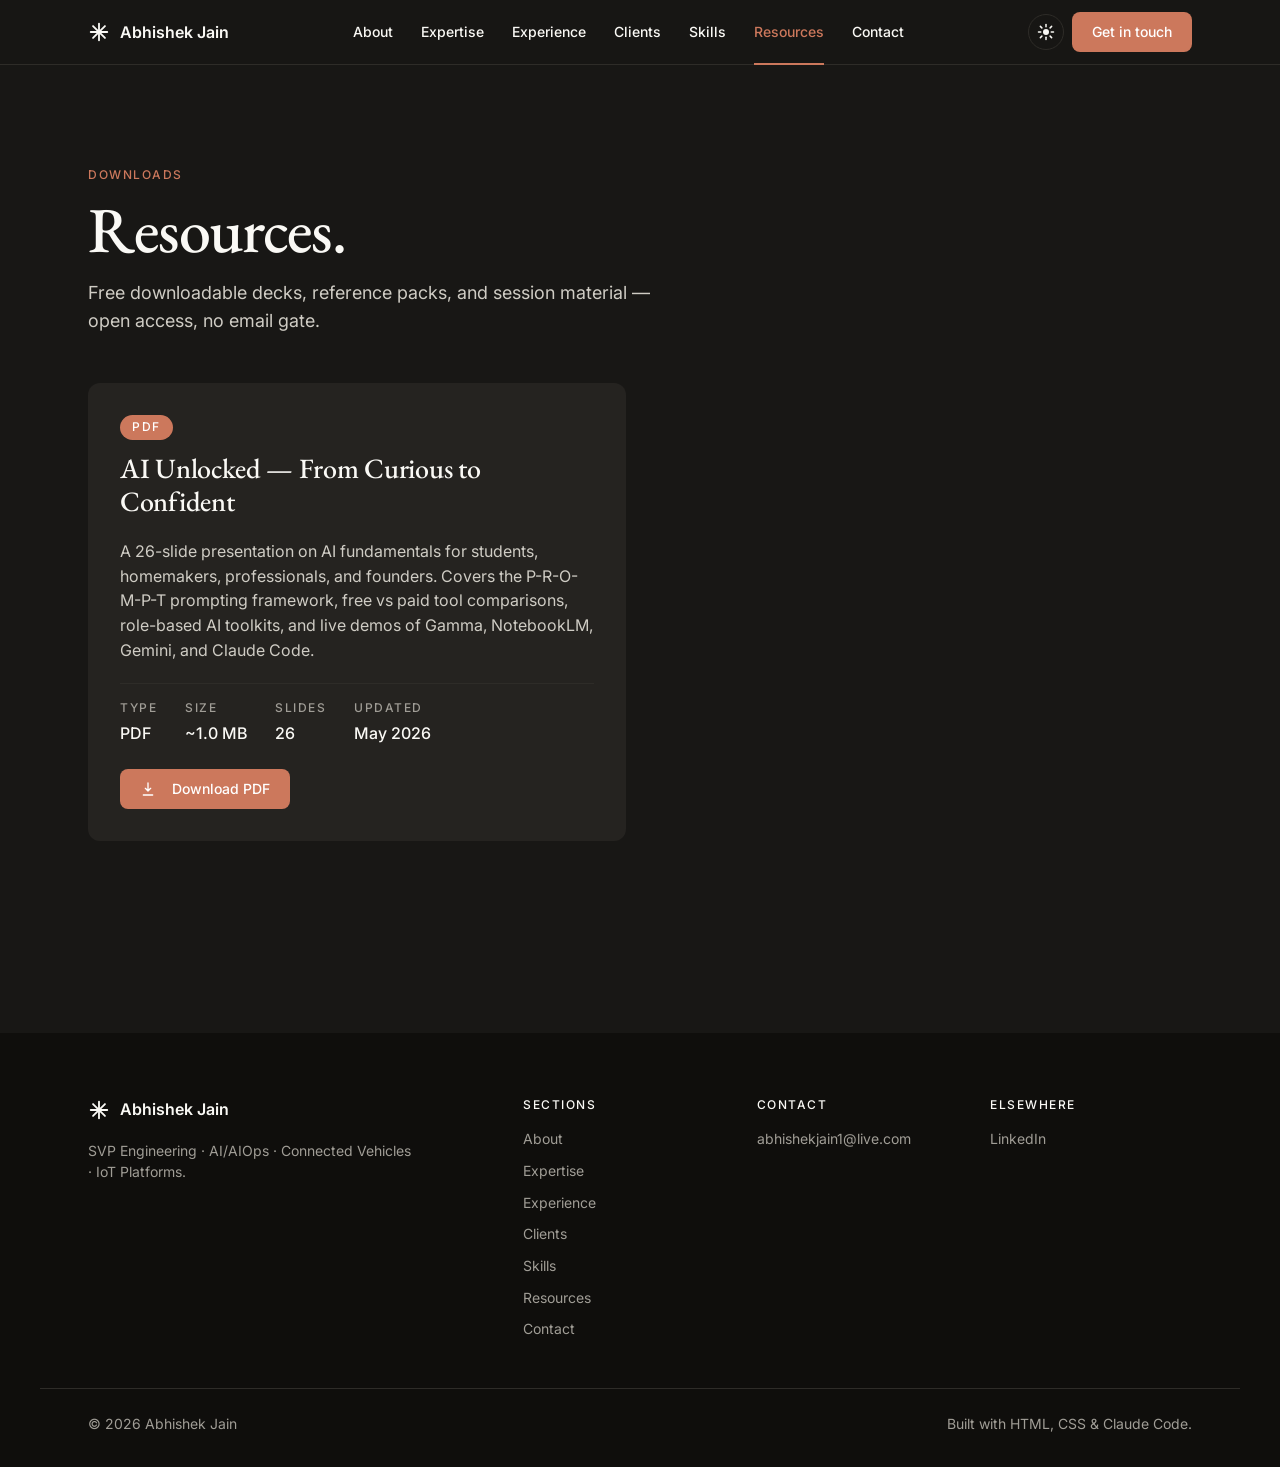
==== resources.html @ 92b0b8a0 "feat(resources): add resources page with AI Unlocked download" ====
<!doctype html>
<html lang="en" data-theme="dark">
<head>
  <meta charset="utf-8">
  <meta name="viewport" content="width=device-width, initial-scale=1">

  <!-- Primary SEO -->
  <title>Resources — Abhishek Jain</title>
  <meta name="description" content="Free downloadable resources by Abhishek Jain — decks, reference packs, and session material on AI, IoT, and engineering leadership.">
  <meta name="keywords" content="Abhishek Jain, resources, downloads, AI presentation, AI Unlocked, free PDF, engineering resources">
  <meta name="author" content="Abhishek Jain">
  <meta name="robots" content="index,follow,max-snippet:-1,max-image-preview:large">
  <meta name="theme-color" content="#faf9f5" media="(prefers-color-scheme: light)">
  <meta name="theme-color" content="#181715" media="(prefers-color-scheme: dark)">
  <link rel="icon" type="image/svg+xml" href="assets/favicon.svg">
  <link rel="canonical" href="https://abhishekjain1.github.io/abhishekjain1/resources.html">

  <!-- Open Graph -->
  <meta property="og:type" content="website">
  <meta property="og:site_name" content="Abhishek Jain">
  <meta property="og:title" content="Resources — Abhishek Jain">
  <meta property="og:description" content="Free downloadable decks, reference packs, and session material.">
  <meta property="og:url" content="https://abhishekjain1.github.io/abhishekjain1/resources.html">
  <meta property="og:image" content="https://abhishekjain1.github.io/abhishekjain1/assets/og-cover.png">
  <meta property="og:image:width" content="1200">
  <meta property="og:image:height" content="630">
  <meta property="og:locale" content="en_US">

  <!-- Twitter / X -->
  <meta name="twitter:card" content="summary_large_image">
  <meta name="twitter:title" content="Resources — Abhishek Jain">
  <meta name="twitter:description" content="Free downloadable decks, reference packs, and session material.">
  <meta name="twitter:image" content="https://abhishekjain1.github.io/abhishekjain1/assets/og-cover.png">

  <!-- Pre-paint theme (prevent FOUC). Default = dark; no OS-pref consultation. -->
  <script>
    (function () {
      try {
        var stored = localStorage.getItem('theme');
        document.documentElement.setAttribute('data-theme', stored || 'dark');
      } catch (e) {
        document.documentElement.setAttribute('data-theme', 'dark');
      }
    })();
  </script>

  <!-- Fonts -->
  <link rel="preconnect" href="https://fonts.googleapis.com">
  <link rel="preconnect" href="https://fonts.gstatic.com" crossorigin>
  <link rel="stylesheet" href="https://fonts.googleapis.com/css2?family=EB+Garamond:wght@500;600&family=Inter:wght@400;500;600&family=JetBrains+Mono:wght@400;500&display=swap">

  <link rel="stylesheet" href="assets/styles.css">

  <!-- JSON-LD: CollectionPage + ItemList of DigitalDocument -->
  <script type="application/ld+json">
  {
    "@context": "https://schema.org",
    "@type": "CollectionPage",
    "@id": "https://abhishekjain1.github.io/abhishekjain1/resources.html#page",
    "url": "https://abhishekjain1.github.io/abhishekjain1/resources.html",
    "name": "Resources — Abhishek Jain",
    "description": "Free downloadable resources by Abhishek Jain.",
    "inLanguage": "en",
    "author": { "@type": "Person", "name": "Abhishek Jain", "url": "https://abhishekjain1.github.io/abhishekjain1/" },
    "mainEntity": {
      "@type": "ItemList",
      "itemListElement": [
        {
          "@type": "ListItem",
          "position": 1,
          "item": {
            "@type": "DigitalDocument",
            "name": "AI Unlocked — From Curious to Confident",
            "description": "26-slide presentation on AI fundamentals for students, homemakers, professionals, and founders. Covers the P-R-O-M-P-T prompting framework, free vs paid tool comparisons, role-based AI toolkits, and live demos of Gamma, NotebookLM, Gemini, and Claude Code.",
            "encodingFormat": "application/pdf",
            "contentUrl": "https://abhishekjain1.github.io/abhishekjain1/assets/resources/ai-unlocked-presentation-v2.pdf",
            "author": { "@type": "Person", "name": "Abhishek Jain" },
            "datePublished": "2026-05"
          }
        }
      ]
    }
  }
  </script>
</head>
<body>
  <a href="#main" class="skip-link">Skip to content</a>

  <header class="topnav" id="top">
    <div class="container topnav__inner">
      <a href="index.html#top" class="brand" aria-label="Abhishek Jain — home">
        <svg class="brand__mark" viewBox="0 0 24 24" aria-hidden="true">
          <g stroke="currentColor" stroke-width="2" stroke-linecap="round">
            <line x1="12" y1="3" x2="12" y2="21"/>
            <line x1="3" y1="12" x2="21" y2="12"/>
            <line x1="5.5" y1="5.5" x2="18.5" y2="18.5"/>
            <line x1="18.5" y1="5.5" x2="5.5" y2="18.5"/>
          </g>
        </svg>
        <span>Abhishek Jain</span>
      </a>

      <nav class="topnav__links" aria-label="Primary">
        <a href="index.html#about">About</a>
        <a href="index.html#expertise">Expertise</a>
        <a href="index.html#experience">Experience</a>
        <a href="index.html#clients">Clients</a>
        <a href="index.html#skills">Skills</a>
        <a href="resources.html" class="active" aria-current="page">Resources</a>
        <a href="index.html#contact">Contact</a>
      </nav>

      <div class="topnav__actions">
        <button class="theme-toggle" type="button" aria-label="Toggle dark mode" aria-pressed="true">
          <svg class="theme-toggle__sun" viewBox="0 0 24 24" width="18" height="18" aria-hidden="true">
            <circle cx="12" cy="12" r="4" fill="currentColor"/>
            <g stroke="currentColor" stroke-width="2" stroke-linecap="round">
              <line x1="12" y1="2" x2="12" y2="5"/><line x1="12" y1="19" x2="12" y2="22"/>
              <line x1="2" y1="12" x2="5" y2="12"/><line x1="19" y1="12" x2="22" y2="12"/>
              <line x1="4.5" y1="4.5" x2="6.5" y2="6.5"/><line x1="17.5" y1="17.5" x2="19.5" y2="19.5"/>
              <line x1="4.5" y1="19.5" x2="6.5" y2="17.5"/><line x1="17.5" y1="6.5" x2="19.5" y2="4.5"/>
            </g>
          </svg>
          <svg class="theme-toggle__moon" viewBox="0 0 24 24" width="18" height="18" aria-hidden="true">
            <path d="M20 14.5A8 8 0 1 1 9.5 4a6.5 6.5 0 0 0 10.5 10.5z" fill="currentColor"/>
          </svg>
        </button>
        <button class="menu-toggle" type="button" aria-label="Open menu" aria-expanded="false">
          <svg viewBox="0 0 24 24" width="22" height="22" aria-hidden="true">
            <g stroke="currentColor" stroke-width="2" stroke-linecap="round">
              <line x1="4" y1="7" x2="20" y2="7"/>
              <line x1="4" y1="12" x2="20" y2="12"/>
              <line x1="4" y1="17" x2="20" y2="17"/>
            </g>
          </svg>
        </button>
        <a href="index.html#contact" class="btn btn--primary topnav__cta">Get in touch</a>
      </div>
    </div>
  </header>

  <main id="main">
    <section class="section" aria-labelledby="resources-title">
      <div class="container">
        <header class="section__head">
          <span class="caption-up">Downloads</span>
          <h1 id="resources-title" class="display-xl">Resources.</h1>
          <p class="body-md hero__sub" style="margin-top:16px">Free downloadable decks, reference packs, and session material — open access, no email gate.</p>
        </header>

        <div class="resource-grid" id="resource-list">
          <article class="resource">
            <header class="resource__head">
              <span class="badge badge--coral resource__type">PDF</span>
              <h2 class="display-sm resource__title">AI Unlocked — From Curious to Confident</h2>
            </header>
            <p class="body-md resource__desc">
              A 26-slide presentation on AI fundamentals for students, homemakers, professionals, and founders.
              Covers the P-R-O-M-P-T prompting framework, free vs paid tool comparisons, role-based AI toolkits,
              and live demos of Gamma, NotebookLM, Gemini, and Claude Code.
            </p>
            <dl class="resource__meta">
              <div><dt class="caption-up">Type</dt><dd>PDF</dd></div>
              <div><dt class="caption-up">Size</dt><dd>~1.0 MB</dd></div>
              <div><dt class="caption-up">Slides</dt><dd>26</dd></div>
              <div><dt class="caption-up">Updated</dt><dd>May 2026</dd></div>
            </dl>
            <a class="btn btn--primary resource__cta"
               href="assets/resources/ai-unlocked-presentation-v2.pdf"
               download="AI_Unlocked_Presentation_v2.pdf"
               aria-label="Download AI Unlocked presentation (PDF)">
              <svg viewBox="0 0 24 24" aria-hidden="true">
                <path d="M12 3v12m0 0l-4-4m4 4l4-4M5 21h14" fill="none" stroke="currentColor" stroke-width="2" stroke-linecap="round" stroke-linejoin="round"/>
              </svg>
              Download PDF
            </a>
          </article>
        </div>
      </div>
    </section>
  </main>

  <footer class="footer">
    <div class="container footer__grid">
      <div class="footer__brand">
        <a href="index.html#top" class="brand brand--on-dark">
          <svg class="brand__mark" viewBox="0 0 24 24" aria-hidden="true">
            <g stroke="currentColor" stroke-width="2" stroke-linecap="round">
              <line x1="12" y1="3" x2="12" y2="21"/>
              <line x1="3" y1="12" x2="21" y2="12"/>
              <line x1="5.5" y1="5.5" x2="18.5" y2="18.5"/>
              <line x1="18.5" y1="5.5" x2="5.5" y2="18.5"/>
            </g>
          </svg>
          <span>Abhishek Jain</span>
        </a>
        <p class="body-sm footer__tag">SVP Engineering · AI/AIOps · Connected Vehicles · IoT Platforms.</p>
      </div>

      <nav class="footer__col" aria-label="Sections">
        <span class="caption-up">Sections</span>
        <a href="index.html#about">About</a>
        <a href="index.html#expertise">Expertise</a>
        <a href="index.html#experience">Experience</a>
        <a href="index.html#clients">Clients</a>
        <a href="index.html#skills">Skills</a>
        <a href="resources.html">Resources</a>
        <a href="index.html#contact">Contact</a>
      </nav>

      <div class="footer__col">
        <span class="caption-up">Contact</span>
        <a href="mailto:abhishekjain1@live.com">abhishekjain1@live.com</a>
      </div>

      <div class="footer__col">
        <span class="caption-up">Elsewhere</span>
        <a href="https://www.linkedin.com/in/abhishekjain2603" rel="noopener" target="_blank">LinkedIn</a>
      </div>
    </div>
    <div class="container footer__bottom">
      <span class="body-sm">© 2026 Abhishek Jain</span>
      <span class="body-sm">Built with HTML, CSS &amp; Claude Code.</span>
    </div>
  </footer>

  <div class="mobile-menu" id="mobile-menu" hidden>
    <div class="mobile-menu__panel">
      <button class="mobile-menu__close" type="button" aria-label="Close menu">
        <svg viewBox="0 0 24 24" width="22" height="22" aria-hidden="true">
          <g stroke="currentColor" stroke-width="2" stroke-linecap="round">
            <line x1="6" y1="6" x2="18" y2="18"/>
            <line x1="18" y1="6" x2="6" y2="18"/>
          </g>
        </svg>
      </button>
      <nav aria-label="Mobile primary">
        <a href="index.html#about">About</a>
        <a href="index.html#expertise">Expertise</a>
        <a href="index.html#experience">Experience</a>
        <a href="index.html#clients">Clients</a>
        <a href="index.html#skills">Skills</a>
        <a href="resources.html">Resources</a>
        <a href="index.html#contact">Contact</a>
      </nav>
      <a href="index.html#contact" class="btn btn--primary mobile-menu__cta">Get in touch</a>
    </div>
  </div>

  <script src="assets/script.js" defer></script>
</body>
</html>
---- assets/styles.css ----
/* ----- Tokens (light) ----- */
:root, [data-theme="light"] {
  --canvas: #faf9f5;
  --surface-soft: #f5f0e8;
  --surface-card: #efe9de;
  --surface-cream-strong: #e8e0d2;
  --surface-dark: #181715;
  --surface-dark-elevated: #252320;
  --surface-dark-soft: #1f1e1b;
  --ink: #141413;
  --body-strong: #252523;
  --body: #3d3d3a;
  --muted: #6c6a64;
  --muted-soft: #8e8b82;
  --hairline: #e6dfd8;
  --hairline-soft: #ebe6df;
  --primary: #cc785c;
  --primary-active: #a9583e;
  --on-primary: #ffffff;
  --on-dark: #faf9f5;
  --on-dark-soft: #a09d96;
  --accent-teal: #5db8a6;
  --accent-amber: #e8a55a;
}

/* ----- Tokens (dark) ----- */
[data-theme="dark"] {
  --canvas: #181715;
  --surface-soft: #1f1e1b;
  --surface-card: #252320;
  --surface-cream-strong: #2e2c28;
  --surface-dark: #0f0e0c;
  --surface-dark-elevated: #1f1e1b;
  --surface-dark-soft: #181715;
  --ink: #faf9f5;
  --body-strong: #ebe6df;
  --body: #cfccc4;
  --muted: #a09d96;
  --muted-soft: #8e8b82;
  --hairline: #2e2c28;
  --hairline-soft: #252320;
  --on-dark: #faf9f5;
  --on-dark-soft: #a09d96;
}

/* ----- Reset ----- */
*, *::before, *::after { box-sizing: border-box; }
html, body { margin: 0; padding: 0; }
html { scroll-behavior: smooth; }
@media (prefers-reduced-motion: reduce) {
  html { scroll-behavior: auto; }
  *, *::before, *::after { transition: none !important; animation: none !important; }
}
body {
  background: var(--canvas);
  color: var(--body);
  font-family: 'Inter', -apple-system, BlinkMacSystemFont, 'Segoe UI', Roboto, sans-serif;
  font-size: 16px;
  line-height: 1.55;
  -webkit-font-smoothing: antialiased;
  text-rendering: optimizeLegibility;
}
a { color: var(--primary); text-decoration: none; }
a:hover { text-decoration: underline; }
img, svg { display: block; max-width: 100%; }
button { font: inherit; cursor: pointer; border: 0; background: transparent; color: inherit; }
:focus-visible {
  outline: 2px solid var(--primary);
  outline-offset: 3px;
  border-radius: 4px;
}

/* ----- Typography scale ----- */
.display-xl, .display-lg, .display-md, .display-sm {
  font-family: 'EB Garamond', 'Tiempos Headline', Garamond, 'Times New Roman', serif;
  font-weight: 500;
  color: var(--ink);
  margin: 0;
}
.display-xl { font-size: clamp(40px, 6vw, 64px); line-height: 1.05; letter-spacing: -1.5px; }
.display-lg { font-size: clamp(32px, 4.5vw, 48px); line-height: 1.1; letter-spacing: -1px; }
.display-md { font-size: clamp(28px, 3.5vw, 36px); line-height: 1.15; letter-spacing: -0.5px; }
.display-sm { font-size: clamp(22px, 2.6vw, 28px); line-height: 1.2; letter-spacing: -0.3px; }

.title-lg { font-size: 22px; font-weight: 500; line-height: 1.3; color: var(--ink); margin: 0; }
.title-md { font-size: 18px; font-weight: 500; line-height: 1.4; color: var(--ink); margin: 0; }
.title-sm { font-size: 16px; font-weight: 500; line-height: 1.4; color: var(--ink); margin: 0; }
.body-md { font-size: 16px; line-height: 1.55; color: var(--body); }
.body-sm { font-size: 14px; line-height: 1.55; color: var(--body); }
.caption { font-size: 13px; font-weight: 500; line-height: 1.4; color: var(--muted); }
.caption-up {
  font-size: 12px; font-weight: 500; line-height: 1.4; letter-spacing: 1.5px;
  text-transform: uppercase; color: var(--muted);
}
.mono { font-family: 'JetBrains Mono', ui-monospace, SFMono-Regular, Menlo, monospace; }

/* ----- Layout ----- */
.container { max-width: 1200px; margin: 0 auto; padding: 0 24px; }
@media (min-width: 768px) { .container { padding: 0 48px; } }

.section { padding: 96px 0; }
.section + .section { border-top: 1px solid var(--hairline-soft); }

.skip-link {
  position: absolute; left: -9999px;
  background: var(--ink); color: var(--canvas);
  padding: 12px 16px; border-radius: 8px;
  z-index: 100;
}
.skip-link:focus { left: 16px; top: 16px; }

/* ----- Buttons ----- */
.btn {
  display: inline-flex; align-items: center; justify-content: center;
  height: 40px; padding: 0 20px;
  font-size: 14px; font-weight: 500; line-height: 1;
  border-radius: 8px; transition: background-color .15s ease;
}
.btn--primary { background: var(--primary); color: var(--on-primary); }
.btn--primary:hover { background: var(--primary-active); text-decoration: none; }
.btn--secondary { background: var(--canvas); color: var(--ink); border: 1px solid var(--hairline); }
.btn--secondary:hover { background: var(--surface-card); text-decoration: none; }
.btn--on-coral { background: var(--canvas); color: var(--ink); }
.btn--on-coral:hover { background: var(--surface-card); text-decoration: none; }

/* ----- Top nav ----- */
.topnav {
  position: sticky; top: 0; z-index: 50;
  background: color-mix(in srgb, var(--canvas) 92%, transparent);
  backdrop-filter: blur(8px);
  border-bottom: 1px solid var(--hairline);
}
.topnav__inner {
  display: flex; align-items: center; justify-content: space-between;
  height: 64px;
}
.brand {
  display: inline-flex; align-items: center; gap: 10px;
  color: var(--ink); font-weight: 600; font-size: 16px;
}
.brand:hover { text-decoration: none; }
.brand__mark { width: 22px; height: 22px; color: var(--ink); }
.topnav__links { display: none; gap: 28px; }
.topnav__links a {
  color: var(--ink); font-size: 14px; font-weight: 500;
  position: relative;
}
.topnav__links a:hover { color: var(--primary); text-decoration: none; }
.topnav__links a.active { color: var(--primary); }
.topnav__links a.active::after {
  content: ''; position: absolute; left: 0; right: 0; bottom: -22px; height: 2px;
  background: var(--primary);
}
.topnav__actions { display: flex; align-items: center; gap: 8px; }
.topnav__cta { display: none; }
.theme-toggle {
  width: 36px; height: 36px; border-radius: 50%;
  display: inline-flex; align-items: center; justify-content: center;
  color: var(--ink); border: 1px solid var(--hairline);
}
.theme-toggle:hover { background: var(--surface-card); }
.theme-toggle__sun { display: none; }
[data-theme="dark"] .theme-toggle__sun { display: block; }
[data-theme="dark"] .theme-toggle__moon { display: none; }
[data-theme="light"] .theme-toggle__moon { display: block; }
.menu-toggle {
  width: 36px; height: 36px; border-radius: 50%;
  display: inline-flex; align-items: center; justify-content: center;
  color: var(--ink); border: 1px solid var(--hairline);
}

@media (min-width: 900px) {
  .topnav__links { display: inline-flex; }
  .topnav__cta { display: inline-flex; }
  .menu-toggle { display: none; }
}

/* ----- Badges ----- */
.badge {
  display: inline-block;
  background: var(--surface-card); color: var(--ink);
  font-size: 13px; font-weight: 500; line-height: 1.4;
  padding: 4px 12px; border-radius: 9999px;
}
.badge--coral {
  background: var(--primary); color: var(--on-primary);
  font-size: 12px; letter-spacing: 1.5px; text-transform: uppercase;
}

/* ----- Hero ----- */
.hero { padding-top: 64px; }
.hero__grid {
  display: grid; gap: 48px;
  grid-template-columns: 1fr;
  align-items: center;
}
@media (min-width: 1024px) {
  .hero__grid { grid-template-columns: 1fr 1fr; gap: 64px; }
}
.hero__lede > * + * { margin-top: 24px; }
.hero__sub { color: var(--body); font-size: 18px; max-width: 56ch; }
.hero__cta { display: flex; flex-wrap: wrap; gap: 12px; }

.hero__mockup .mockup {
  background: var(--surface-dark); color: var(--on-dark);
  border-radius: 16px; overflow: hidden;
  box-shadow: 0 1px 3px rgba(20,20,19,.08);
}
.mockup__bar {
  display: flex; align-items: center; gap: 6px;
  padding: 12px 16px;
  background: var(--surface-dark-elevated);
  border-bottom: 1px solid var(--surface-cream-strong);
}
.mockup__dot { width: 10px; height: 10px; border-radius: 50%; background: #3d3b37; }
.mockup__dot:nth-child(1) { background: #e8a55a; }
.mockup__dot:nth-child(2) { background: #5db872; }
.mockup__dot:nth-child(3) { background: #c64545; }
.mockup__title { margin-left: 12px; font-size: 12px; color: var(--on-dark-soft); }
.mockup__code {
  padding: 24px; margin: 0;
  font-size: 13px; line-height: 1.7;
  color: var(--on-dark);
  white-space: pre; overflow-x: auto;
}
.c-coral { color: var(--primary); }
.c-teal  { color: var(--accent-teal); }
.c-amber { color: var(--accent-amber); }
.c-muted { color: var(--on-dark-soft); }

/* Terminal typewriter cursor */
.mockup__cursor {
  display: inline-block;
  width: 7px;
  height: 1em;
  background: var(--on-dark);
  vertical-align: text-bottom;
  margin-left: 2px;
  animation: mockup-blink 1s steps(2, start) infinite;
}
.mockup__code--done .mockup__cursor {
  animation: mockup-blink 1.1s steps(2, start) infinite;
  opacity: 0.7;
}
@keyframes mockup-blink {
  to { visibility: hidden; }
}
@media (prefers-reduced-motion: reduce) {
  .mockup__cursor { animation: none; opacity: 0.5; }
}

/* ----- Section heading ----- */
.section__head { margin-bottom: 48px; max-width: 60ch; }
.section__head .caption-up { display: inline-block; margin-bottom: 12px; color: var(--primary); }
.section__head h2 { margin-top: 0; }

/* ----- Card grids ----- */
.cards { display: grid; gap: 20px; grid-template-columns: 1fr; }
@media (min-width: 700px)  { .cards--3 { grid-template-columns: repeat(2, 1fr); } }
@media (min-width: 1024px) { .cards--3 { grid-template-columns: repeat(3, 1fr); } }

.card {
  background: var(--surface-card); color: var(--ink);
  border-radius: 12px; padding: 32px;
}
.card > * + * { margin-top: 16px; }
.card__icon {
  width: 40px; height: 40px;
  display: inline-flex; align-items: center; justify-content: center;
  background: var(--canvas); color: var(--primary);
  border-radius: 8px;
}
.card__icon svg { width: 22px; height: 22px; }

/* ----- Experience timeline ----- */
.section--soft { background: var(--surface-soft); }

.timeline { list-style: none; padding: 0; margin: 0; }
.timeline__item {
  display: grid; gap: 16px;
  grid-template-columns: 1fr;
  padding: 32px 0;
  border-top: 1px solid var(--hairline);
}
.timeline__item:first-child { border-top: 0; padding-top: 0; }
@media (min-width: 800px) {
  .timeline__item { grid-template-columns: 220px 1fr; gap: 48px; }
}
.timeline__meta { display: flex; flex-direction: column; gap: 4px; }
.timeline__company { color: var(--primary); }
.timeline__body > * + * { margin-top: 12px; }
.bullets { list-style: none; padding: 0; }
.bullets li { position: relative; padding-left: 20px; margin-top: 8px; }
.bullets li::before {
  content: ''; position: absolute; left: 0; top: 10px;
  width: 6px; height: 6px; border-radius: 50%; background: var(--primary);
}

.edu {
  margin-top: 48px; padding: 24px;
  border-left: 3px solid var(--primary);
  background: var(--canvas);
  border-radius: 0 8px 8px 0;
}
.edu .caption-up { display: block; margin-bottom: 8px; color: var(--muted); }

/* ----- Client tiles ----- */
.tiles {
  list-style: none; padding: 0; margin: 0;
  display: grid; gap: 16px;
  grid-template-columns: repeat(2, 1fr);
}
@media (min-width: 700px)  { .tiles { grid-template-columns: repeat(3, 1fr); } }
@media (min-width: 1024px) { .tiles { grid-template-columns: repeat(4, 1fr); } }
@media (min-width: 1280px) { .tiles { grid-template-columns: repeat(6, 1fr); } }
.tile {
  display: flex; flex-direction: column; gap: 10px;
  padding: 20px; border-radius: 12px;
  background: var(--canvas); border: 1px solid var(--hairline);
  color: var(--ink);
  min-height: 128px; justify-content: space-between;
}
.tile .caption-up { color: var(--muted); }
.tile__logo {
  display: inline-flex; align-items: center; justify-content: center;
  width: 44px; height: 44px;
  border-radius: 10px;
  font-family: 'Inter', sans-serif;
  font-weight: 700; font-size: 14px; line-height: 1;
  letter-spacing: -0.3px;
  flex-shrink: 0;
  user-select: none;
}
.tile__logo--stc      { background: #4F2D7F; color: #ffffff; }
.tile__logo--jio      { background: #0F3CC9; color: #ffffff; }
.tile__logo--ntt      { background: #0066B3; color: #ffffff; }
.tile__logo--ammov    { background: #FFCB05; color: #141413; }
.tile__logo--daimler  { background: #1F1F1F; color: #ffffff; }
.tile__logo--gm       { background: #005DAA; color: #ffffff; }
.tile__logo--etisalat { background: #62A744; color: #ffffff; }
.tile__logo--maxis    { background: #0B5BAA; color: #ffffff; }
.tile__logo--eicher   { background: #E2231A; color: #ffffff; }
.tile__logo--volvo    { background: #1A57A5; color: #ffffff; }
.tile__logo--google {
  background: #ffffff;
  border: 1px solid var(--hairline);
  background-image: linear-gradient(135deg,
    #4285F4 0 25%, #EA4335 25% 50%, #FBBC05 50% 75%, #34A853 75% 100%);
  -webkit-background-clip: text;
  background-clip: text;
  -webkit-text-fill-color: transparent;
  color: transparent;
  font-size: 22px;
}

/* ----- Skills ----- */
.skills { display: grid; gap: 28px; }
.skills__group { display: grid; gap: 12px; grid-template-columns: 1fr; }
@media (min-width: 800px) {
  .skills__group { grid-template-columns: 200px 1fr; align-items: baseline; gap: 32px; }
}
.skills dd { margin: 0; display: flex; flex-wrap: wrap; gap: 8px; }
.pill {
  display: inline-block;
  background: var(--canvas); color: var(--ink);
  border: 1px solid var(--hairline);
  padding: 6px 12px; border-radius: 9999px;
  font-size: 13px; font-weight: 500;
}

/* ----- Contact callout ----- */
.callout {
  background: var(--primary); color: var(--on-primary);
  border-radius: 16px; padding: 56px 32px;
  text-align: left;
}
@media (min-width: 800px) { .callout { padding: 72px 64px; } }
.callout > * + * { margin-top: 24px; }
.callout__title { color: var(--on-primary); margin-top: 16px; }
.callout__sub { color: var(--on-primary); opacity: .92; max-width: 56ch; }
.callout__actions { display: flex; flex-wrap: wrap; gap: 12px; }
.callout .badge--coral { background: rgba(255,255,255,.18); color: var(--on-primary); }

/* ----- Footer ----- */
.footer { background: var(--surface-dark); color: var(--on-dark-soft); padding: 64px 0 32px; margin-top: 96px; }
.brand--on-dark, .brand--on-dark .brand__mark { color: var(--on-dark); }
.footer__grid {
  display: grid; gap: 32px;
  grid-template-columns: 1fr;
}
@media (min-width: 800px)  { .footer__grid { grid-template-columns: 2fr 1fr 1fr 1fr; } }
.footer__brand .body-sm { color: var(--on-dark-soft); margin-top: 12px; max-width: 36ch; }
.footer__col { display: flex; flex-direction: column; gap: 10px; }
.footer__col .caption-up { color: var(--on-dark); margin-bottom: 4px; }
.footer__col a { color: var(--on-dark-soft); font-size: 14px; }
.footer__col a:hover { color: var(--on-dark); text-decoration: underline; }
.footer__bottom {
  display: flex; justify-content: space-between; flex-wrap: wrap; gap: 12px;
  margin-top: 48px; padding-top: 24px;
  border-top: 1px solid var(--surface-cream-strong);
}
.footer__bottom .body-sm { color: var(--on-dark-soft); }

/* ----- Mobile menu ----- */
.mobile-menu {
  position: fixed; inset: 0; z-index: 100;
  background: var(--canvas);
}
.mobile-menu[hidden] { display: none; }
.mobile-menu__panel {
  height: 100%; display: flex; flex-direction: column;
  padding: 24px 24px 32px; gap: 24px;
}
.mobile-menu__close {
  align-self: flex-end;
  width: 44px; height: 44px; border-radius: 50%;
  color: var(--ink); border: 1px solid var(--hairline);
  display: inline-flex; align-items: center; justify-content: center;
}
.mobile-menu nav {
  display: flex; flex-direction: column; gap: 8px;
  margin-top: 16px;
}
.mobile-menu nav a {
  font-family: 'EB Garamond', serif;
  font-size: 28px; color: var(--ink);
  padding: 12px 0;
  border-bottom: 1px solid var(--hairline-soft);
}
.mobile-menu nav a:hover { text-decoration: none; color: var(--primary); }
.mobile-menu__cta { align-self: flex-start; }
body.menu-open { overflow: hidden; }

/* ----- Reveal animation ----- */
.reveal {
  opacity: 0; transform: translateY(12px);
  transition: opacity .55s ease, transform .55s ease;
}
.reveal.in-view { opacity: 1; transform: none; }
@media (prefers-reduced-motion: reduce) {
  .reveal { opacity: 1; transform: none; transition: none; }
}

.btn svg { margin-right: 8px; }

/* ----- Resource cards (Resources page) ----- */
.resource-grid {
  display: grid;
  gap: 24px;
  grid-template-columns: 1fr;
}
@media (min-width: 800px) {
  .resource-grid { grid-template-columns: repeat(2, 1fr); gap: 28px; }
}

.resource {
  background: var(--surface-card);
  color: var(--ink);
  border-radius: 12px;
  padding: 24px;
  display: flex;
  flex-direction: column;
  gap: 18px;
}
@media (min-width: 800px) { .resource { padding: 32px; gap: 20px; } }

.resource__head { display: flex; flex-direction: column; gap: 12px; }
.resource__type { align-self: flex-start; }
.resource__title { margin: 0; color: var(--ink); }
.resource__desc { color: var(--body); margin: 0; max-width: 56ch; }

.resource__meta {
  display: flex; flex-wrap: wrap; gap: 20px 28px;
  margin: 0; padding: 16px 0 0;
  border-top: 1px solid var(--hairline);
}
.resource__meta > div { display: flex; flex-direction: column; gap: 4px; }
.resource__meta dt { color: var(--muted); margin: 0; }
.resource__meta dd { color: var(--ink); margin: 0; font-weight: 500; }

.resource__cta {
  align-self: stretch;
  margin-top: 4px;
  gap: 8px;
}
@media (min-width: 800px) { .resource__cta { align-self: flex-start; } }
.resource__cta svg { width: 16px; height: 16px; }
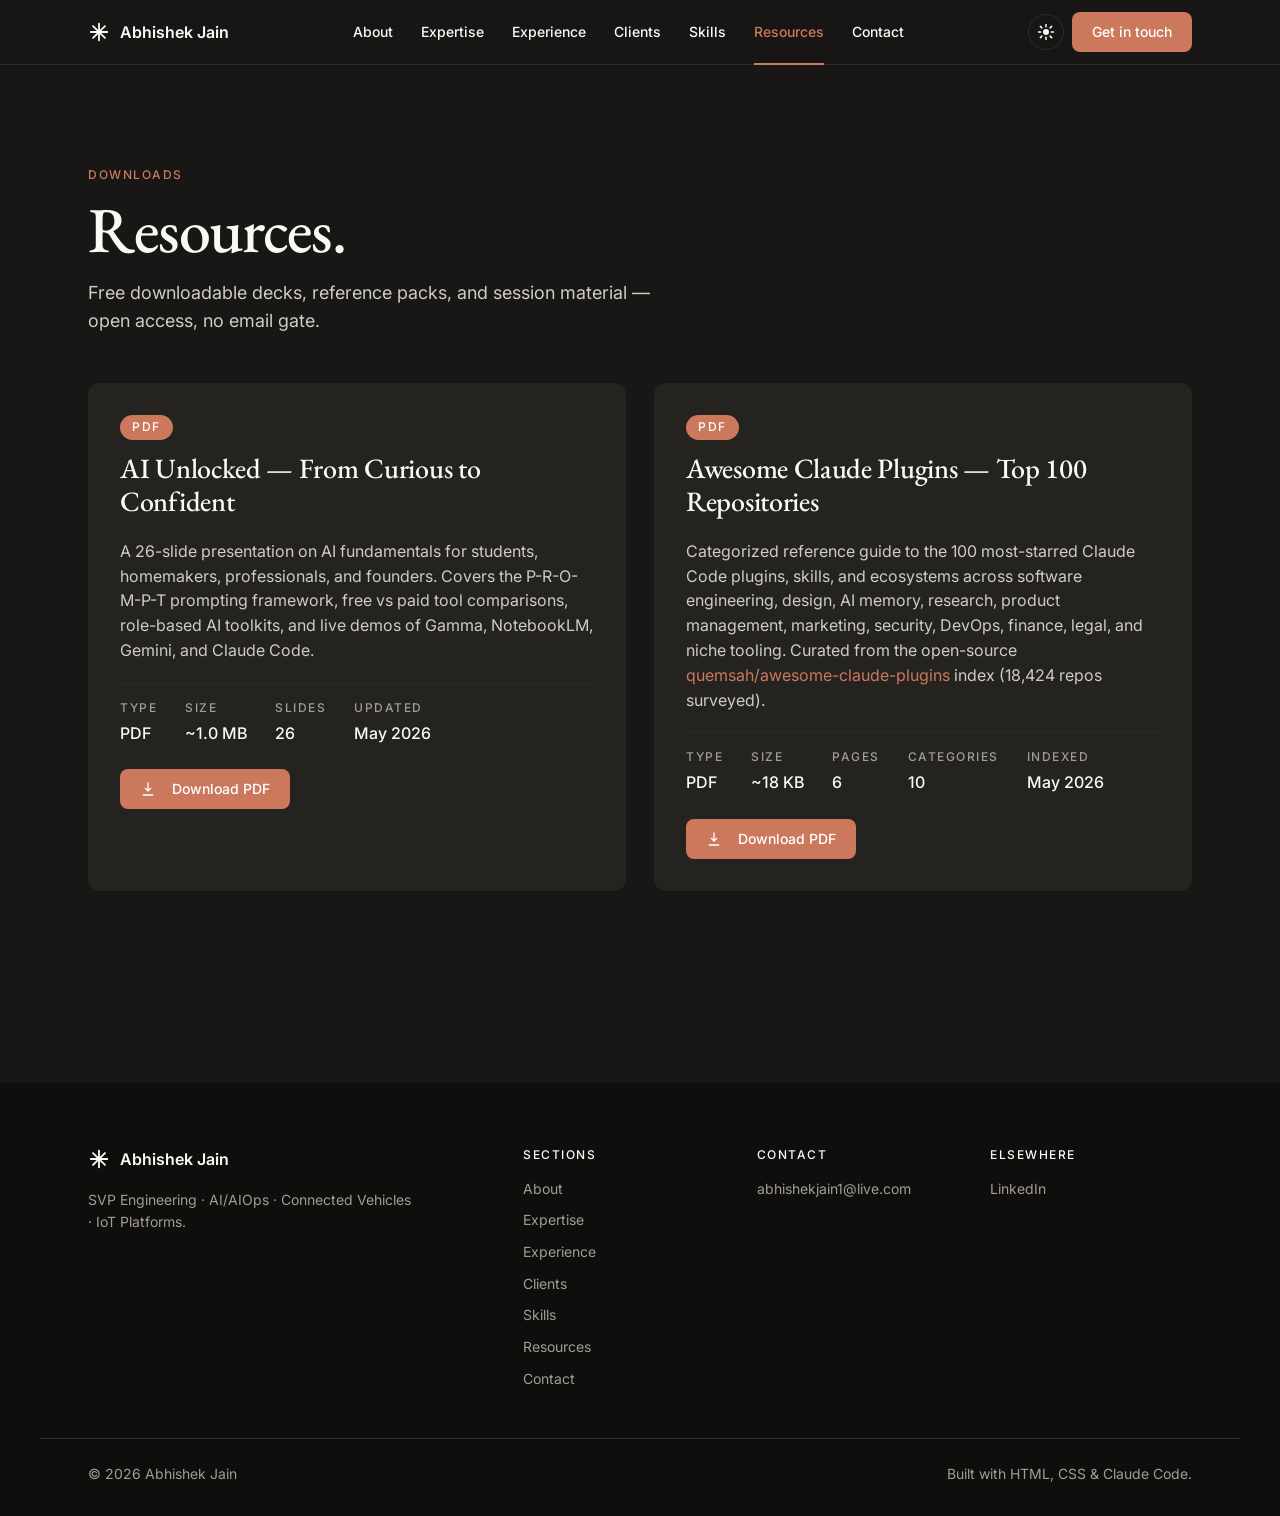
==== commit 15137296: "feat(resources): add Awesome Claude Plugins Top 100 PDF" ====
--- a/resources.html
+++ b/resources.html
@@ -75,6 +75,20 @@
             "encodingFormat": "application/pdf",
             "contentUrl": "https://abhishekjain1.github.io/abhishekjain1/assets/resources/ai-unlocked-presentation-v2.pdf",
             "author": { "@type": "Person", "name": "Abhishek Jain" },
+            "datePublished": "2026-05"
+          }
+        },
+        {
+          "@type": "ListItem",
+          "position": 2,
+          "item": {
+            "@type": "DigitalDocument",
+            "name": "Awesome Claude Plugins — Top 100 Repositories",
+            "description": "Categorized reference guide to the 100 most-starred Claude Code plugins, skills, and frameworks across 10 domains — engineering, design, AI memory, research, product management, marketing, security, DevOps, finance, legal, and niche tooling. Sourced from quemsah/awesome-claude-plugins (18,424 repos surveyed, May 2026).",
+            "encodingFormat": "application/pdf",
+            "contentUrl": "https://abhishekjain1.github.io/abhishekjain1/assets/resources/awesome-claude-plugins-top-100.pdf",
+            "author": { "@type": "Person", "name": "Abhishek Jain" },
+            "isBasedOn": "https://github.com/quemsah/awesome-claude-plugins",
             "datePublished": "2026-05"
           }
         }
@@ -175,6 +189,34 @@
               Download PDF
             </a>
           </article>
+
+          <article class="resource">
+            <header class="resource__head">
+              <span class="badge badge--coral resource__type">PDF</span>
+              <h2 class="display-sm resource__title">Awesome Claude Plugins — Top 100 Repositories</h2>
+            </header>
+            <p class="body-md resource__desc">
+              Categorized reference guide to the 100 most-starred Claude Code plugins, skills, and ecosystems across software engineering, design, AI memory, research, product management, marketing, security, DevOps, finance, legal, and niche tooling. Curated from the open-source
+              <a href="https://github.com/quemsah/awesome-claude-plugins" rel="noopener" target="_blank">quemsah/awesome-claude-plugins</a>
+              index (18,424 repos surveyed).
+            </p>
+            <dl class="resource__meta">
+              <div><dt class="caption-up">Type</dt><dd>PDF</dd></div>
+              <div><dt class="caption-up">Size</dt><dd>~18 KB</dd></div>
+              <div><dt class="caption-up">Pages</dt><dd>6</dd></div>
+              <div><dt class="caption-up">Categories</dt><dd>10</dd></div>
+              <div><dt class="caption-up">Indexed</dt><dd>May 2026</dd></div>
+            </dl>
+            <a class="btn btn--primary resource__cta"
+               href="assets/resources/awesome-claude-plugins-top-100.pdf"
+               download="Awesome_Claude_Plugins_Top_100.pdf"
+               aria-label="Download Awesome Claude Plugins Top 100 reference guide (PDF)">
+              <svg viewBox="0 0 24 24" aria-hidden="true">
+                <path d="M12 3v12m0 0l-4-4m4 4l4-4M5 21h14" fill="none" stroke="currentColor" stroke-width="2" stroke-linecap="round" stroke-linejoin="round"/>
+              </svg>
+              Download PDF
+            </a>
+          </article>
         </div>
       </div>
     </section>
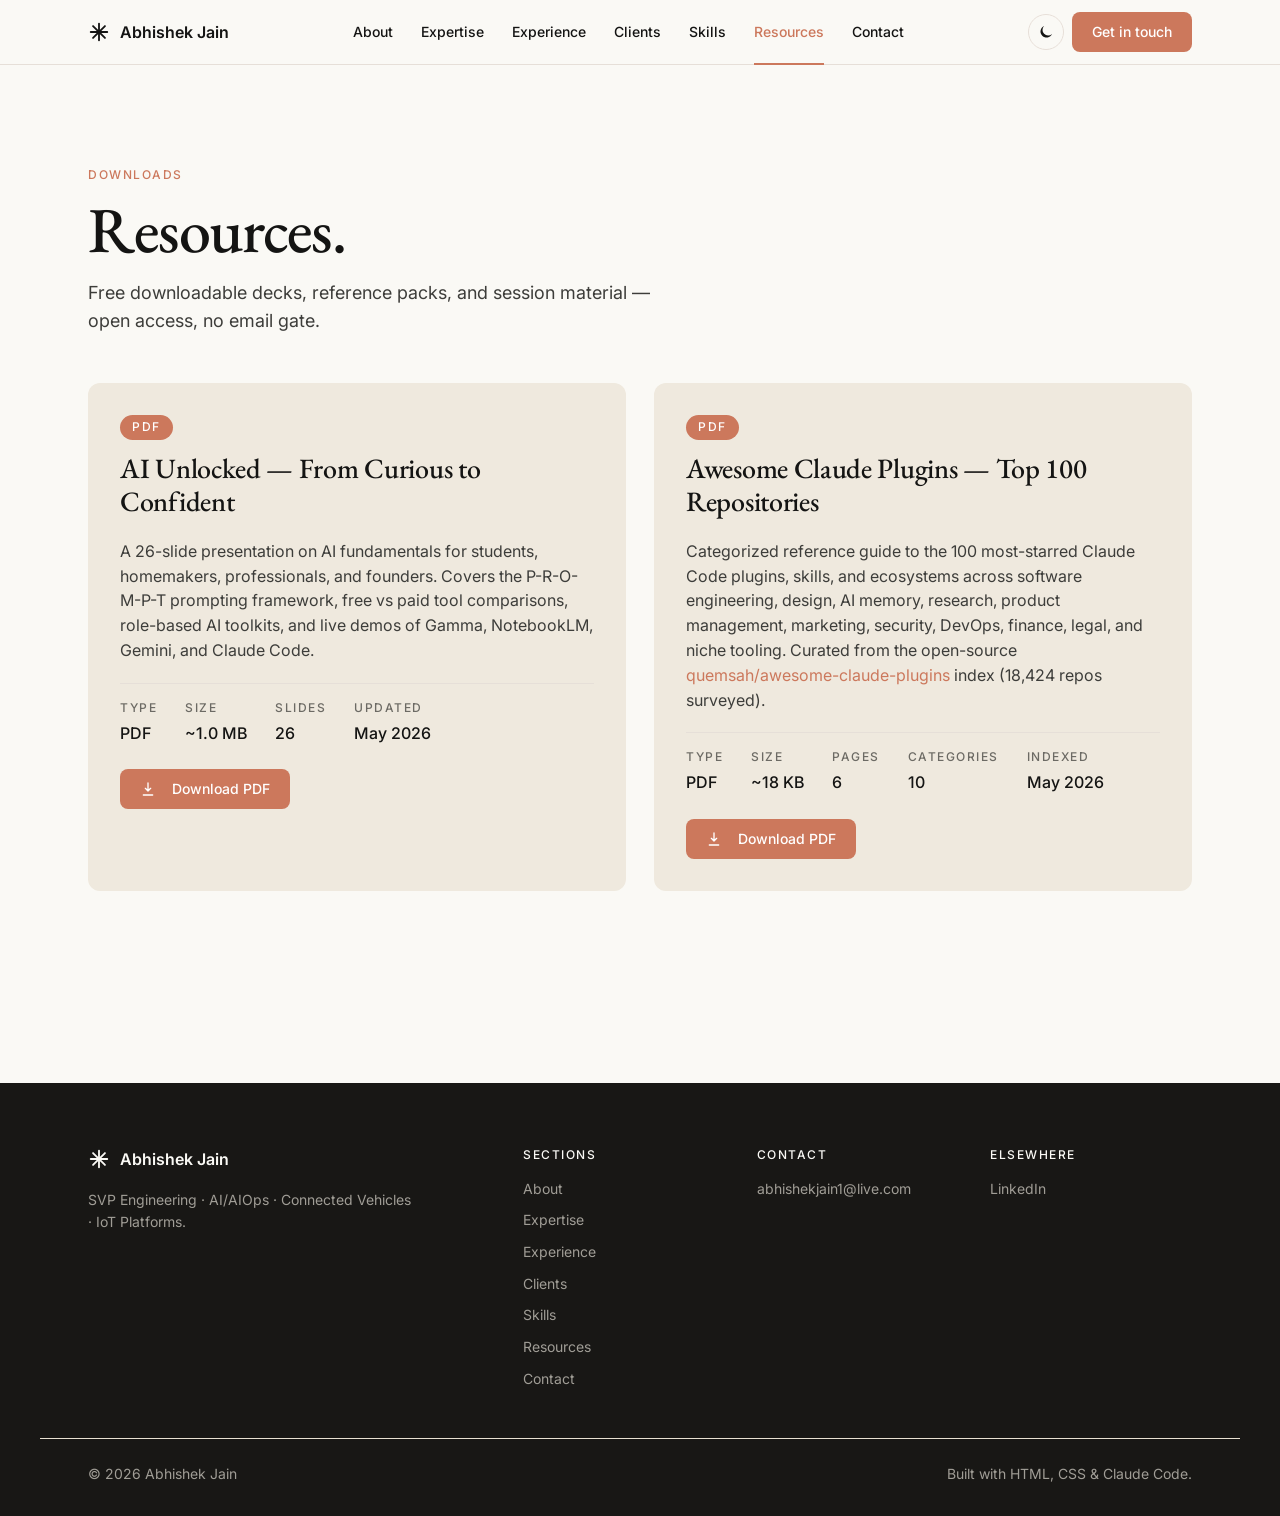
==== commit fa5b9ca2: "feat(theme): default to light; sync CLAUDE/spec/plan" ====
--- a/resources.html
+++ b/resources.html
@@ -1,5 +1,5 @@
 <!doctype html>
-<html lang="en" data-theme="dark">
+<html lang="en" data-theme="light">
 <head>
   <meta charset="utf-8">
   <meta name="viewport" content="width=device-width, initial-scale=1">
@@ -37,9 +37,9 @@
     (function () {
       try {
         var stored = localStorage.getItem('theme');
-        document.documentElement.setAttribute('data-theme', stored || 'dark');
+        document.documentElement.setAttribute('data-theme', stored || 'light');
       } catch (e) {
-        document.documentElement.setAttribute('data-theme', 'dark');
+        document.documentElement.setAttribute('data-theme', 'light');
       }
     })();
   </script>
@@ -125,7 +125,7 @@
       </nav>
 
       <div class="topnav__actions">
-        <button class="theme-toggle" type="button" aria-label="Toggle dark mode" aria-pressed="true">
+        <button class="theme-toggle" type="button" aria-label="Toggle dark mode" aria-pressed="false">
           <svg class="theme-toggle__sun" viewBox="0 0 24 24" width="18" height="18" aria-hidden="true">
             <circle cx="12" cy="12" r="4" fill="currentColor"/>
             <g stroke="currentColor" stroke-width="2" stroke-linecap="round">
